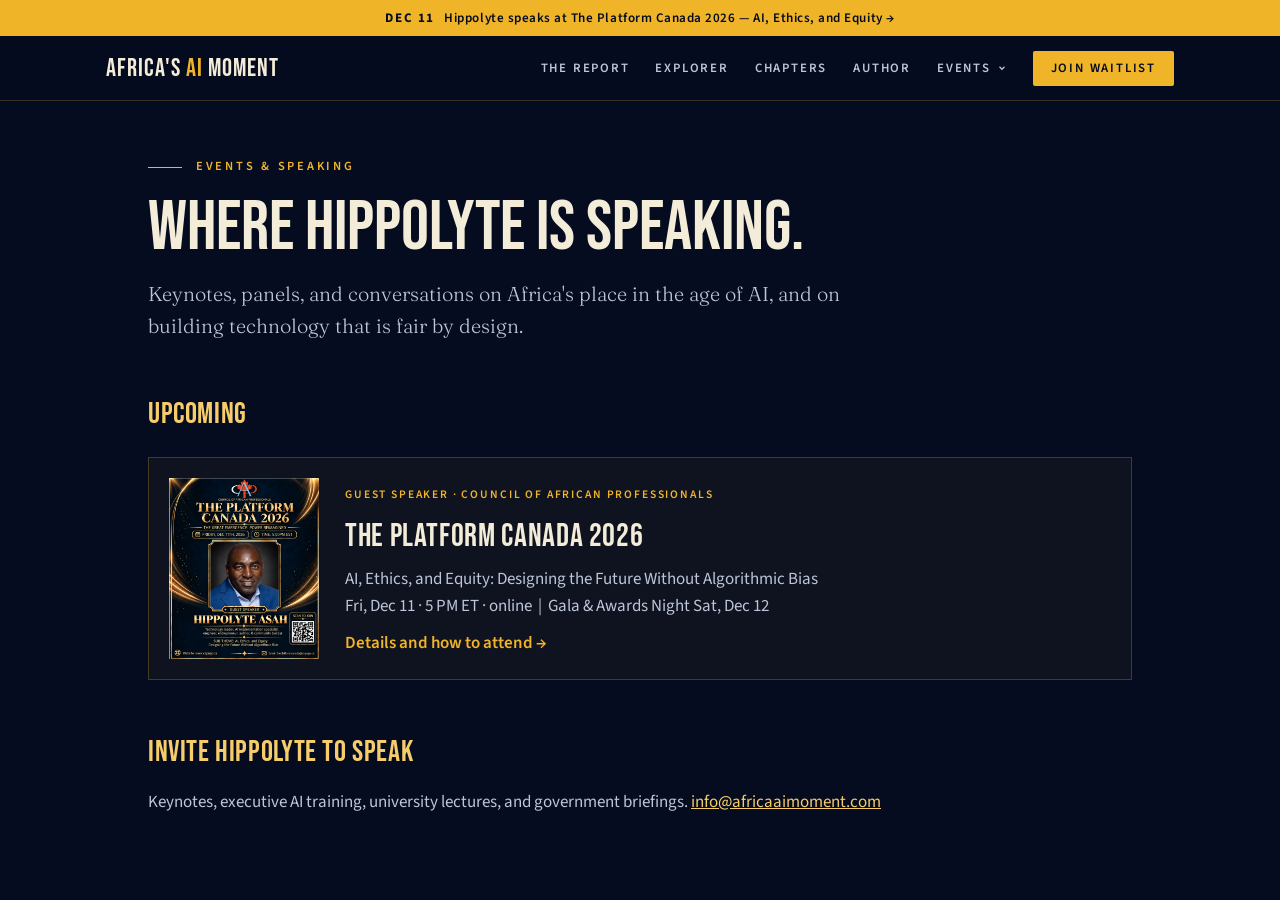
==== events/index.html @ 2e34ce06 "Add a top menu with an Events dropdown, and a page for The Platform Canada 2026 talk The site had no" ====
<!DOCTYPE html>
<html lang="en">
<head>
<meta charset="utf-8">
<meta name="viewport" content="width=device-width, initial-scale=1">
<title>Events &amp; Speaking — Africa's AI Moment</title>
<meta name="description" content="Where Hippolyte Asah, author of Africa's AI Moment, is speaking: conferences, panels, and how to attend.">
<meta property="og:title" content="Hippolyte Asah — Events &amp; Speaking">
<meta property="og:image" content="https://africaaimoment.com/assets/events/the-platform-canada-2026.jpg">
<meta property="og:url" content="https://africaaimoment.com/events">
<link rel="icon" href="/favicon.ico" sizes="32x32 48x48">
<link rel="icon" type="image/png" sizes="32x32" href="/assets/favicon-32.png">
<link rel="apple-touch-icon" sizes="180x180" href="/assets/apple-touch-icon.png">
<meta name="theme-color" content="#050c1f">
<link rel="preconnect" href="https://fonts.googleapis.com">
<link rel="preconnect" href="https://fonts.gstatic.com" crossorigin>
<link href="https://fonts.googleapis.com/css2?family=Bebas+Neue&family=Fraunces:ital,opsz,wght@0,9..144,300;1,9..144,300&family=Source+Sans+3:wght@400;600&display=swap" rel="stylesheet">
<link rel="stylesheet" href="/assets/nav.css">
<style>
  :root{--navy:#050c1f;--navy-2:#0a1631;--gold:#f0b429;--gold-2:#f6cd6a;--ink:#f3ecd9;--muted:#bcc5da;--faint:#8a96b3;--line:rgba(240,180,41,.25)}
  *{box-sizing:border-box;margin:0;padding:0}
  body{font-family:'Source Sans 3','Helvetica Neue',Arial,sans-serif;background:var(--navy);color:var(--ink);font-size:17px;line-height:1.6}
  img{max-width:100%;height:auto;display:block}
  .wrap{max-width:1080px;margin:0 auto;padding:56px clamp(20px,5vw,48px) 80px}
  a{color:var(--gold-2)}
  .eyebrow{font-size:.78rem;letter-spacing:.22em;text-transform:uppercase;color:var(--gold);font-weight:600;display:flex;gap:14px;align-items:center}
  .eyebrow::before{content:"";width:34px;height:1px;background:var(--gold)}
  h1{font-family:'Bebas Neue',Impact,sans-serif;font-weight:400;font-size:clamp(2.6rem,6vw,4.4rem);line-height:.95;margin:18px 0 16px}
  .lead{font-family:'Fraunces',Georgia,serif;font-weight:300;font-size:1.25rem;color:var(--muted);max-width:740px;margin-bottom:40px}
  h2{font-family:'Bebas Neue',Impact,sans-serif;font-weight:400;font-size:1.9rem;letter-spacing:.02em;margin:48px 0 12px;color:var(--gold-2)}
  p{color:var(--muted);max-width:760px}
  .btn{display:inline-flex;align-items:center;justify-content:center;padding:13px 22px;font-weight:600;letter-spacing:.06em;text-transform:uppercase;font-size:.82rem;text-decoration:none;border:1.5px solid var(--gold);border-radius:2px;background:var(--gold);color:var(--navy);transition:background .2s,transform .2s}
  .btn:hover{background:var(--gold-2);transform:translateY(-2px)}
  .btn.ghost{background:transparent;color:var(--gold)}
  .btn.ghost:hover{background:rgba(240,180,41,.1)}

  .ev{display:grid;grid-template-columns:150px 1fr;gap:26px;align-items:center;padding:20px;border:1px solid var(--line);background:rgba(240,180,41,.04);text-decoration:none;color:var(--ink);margin-top:18px;transition:background .2s}
  .ev:hover{background:rgba(240,180,41,.1)}
  .ev small{color:var(--gold);font-weight:600;letter-spacing:.16em;text-transform:uppercase;font-size:.72rem}
  .ev b{display:block;font-family:'Bebas Neue',Impact,sans-serif;font-weight:400;font-size:2rem;letter-spacing:.02em;margin:4px 0}
  .ev span{display:block;color:var(--muted)}
  .ev i{display:block;font-style:normal;color:var(--gold);font-weight:600;margin-top:10px}
  @media(max-width:600px){.ev{grid-template-columns:1fr}.ev img{max-width:220px}}
</style>
</head>
<body>
<a class="announce" href="/events/the-platform-canada-2026"><b>Dec 11</b> Hippolyte speaks at The Platform Canada 2026 — AI, Ethics, and Equity →</a>
<header class="topnav">
  <div class="in">
    <a class="brand" href="/">Africa's <span>AI</span> Moment</a>
    <button class="burger" type="button" aria-label="Menu" aria-expanded="false"><svg width="24" height="24" viewBox="0 0 24 24" fill="none" stroke="currentColor" stroke-width="2" stroke-linecap="round"><path d="M3 6h18M3 12h18M3 18h18"/></svg></button>
    <ul class="links">
      <li><a href="/#report">The Report</a></li>
      <li><a href="/#readiness">Explorer</a></li>
      <li><a href="/#chapters">Chapters</a></li>
      <li><a href="/#author">Author</a></li>
      <li class="dd">
        <button type="button" aria-haspopup="true" aria-expanded="false">Events <svg class="caret" viewBox="0 0 24 24" fill="none" stroke="currentColor" stroke-width="3"><path d="m6 9 6 6 6-6"/></svg></button>
        <div class="menu"><ul>
          <li><a href="/events/the-platform-canada-2026"><span class="t">The Platform Canada 2026</span><span class="s">Guest speaker · Fri, Dec 11 · 5 PM ET</span></a></li>
          <li><a class="all" href="/events">All events</a></li>
        </ul></div>
      </li>
      <li><a class="cta" href="/#signup">Join Waitlist</a></li>
    </ul>
  </div>
</header>
<main class="wrap">
  <div class="eyebrow">Events &amp; speaking</div>
  <h1>Where Hippolyte is speaking.</h1>
  <p class="lead">Keynotes, panels, and conversations on Africa's place in the age of AI, and on building technology that is fair by design.</p>

  <h2>Upcoming</h2>
  <a class="ev" href="/events/the-platform-canada-2026">
    <img src="/assets/events/the-platform-canada-2026.jpg" alt="" width="1157" height="1400">
    <div>
      <small>Guest speaker · Council of African Professionals</small>
      <b>The Platform Canada 2026</b>
      <span>AI, Ethics, and Equity: Designing the Future Without Algorithmic Bias</span>
      <span>Fri, Dec 11 · 5 PM ET · online &nbsp;|&nbsp; Gala &amp; Awards Night Sat, Dec 12</span>
      <i>Details and how to attend →</i>
    </div>
  </a>

  <h2>Invite Hippolyte to speak</h2>
  <p>Keynotes, executive AI training, university lectures, and government briefings. <a href="mailto:info@africaaimoment.com?subject=Speaking%20inquiry">info@africaaimoment.com</a></p>
</main>
<script src="/assets/nav.js"></script>
</body>
</html>
---- assets/nav.css ----
/* Top bar shared by every page: the announcement strip, the menu, and the Events dropdown. */
html{scroll-padding-top:76px}
.announce{display:block;background:var(--gold,#f0b429);color:#050c1f;text-align:center;font:600 .82rem/1.4 'Source Sans 3','Helvetica Neue',Arial,sans-serif;letter-spacing:.04em;padding:9px 16px;text-decoration:none}
.announce b{text-transform:uppercase;letter-spacing:.12em;margin-right:6px}
.announce:hover{background:#f6cd6a}
.topnav{position:sticky;top:0;z-index:60;background:rgba(5,12,31,.9);backdrop-filter:blur(10px);-webkit-backdrop-filter:blur(10px);border-bottom:1px solid rgba(240,180,41,.22);font-family:'Source Sans 3','Helvetica Neue',Arial,sans-serif}
.topnav .in{max-width:1180px;margin:0 auto;padding:0 clamp(20px,5vw,56px);height:64px;display:flex;align-items:center;justify-content:space-between;gap:20px}
.topnav .brand{font-family:'Bebas Neue',Impact,sans-serif;font-size:1.55rem;letter-spacing:.04em;color:#f3ecd9;text-decoration:none;white-space:nowrap}
.topnav .brand span{color:#f0b429}
.topnav .links{display:flex;align-items:center;gap:26px;list-style:none;margin:0;padding:0}
.topnav .links>li>a,.topnav .links>li>button{color:#bcc5da;text-decoration:none;font-family:inherit;font-weight:600;font-size:.8rem;line-height:1;letter-spacing:.14em;text-transform:uppercase;background:none;border:0;cursor:pointer;display:flex;align-items:center;gap:6px;padding:8px 0}
.topnav .links>li>a:hover,.topnav .links>li>button:hover,.topnav .links>li>a[aria-current]{color:#f0b429}
.topnav .links .cta{background:#f0b429;color:#050c1f!important;padding:11px 18px!important;border-radius:2px}
.topnav .links .cta:hover{background:#f6cd6a}
.topnav .dd{position:relative}
.topnav .dd .caret{width:10px;height:10px;transition:transform .2s}
.topnav .menu{position:absolute;top:100%;left:50%;transform:translateX(-50%);padding-top:12px;min-width:300px;visibility:hidden;opacity:0;transition:opacity .15s}
.topnav .dd:hover .menu,.topnav .dd:focus-within .menu,.topnav .dd.open .menu{visibility:visible;opacity:1}
.topnav .dd:hover .caret,.topnav .dd.open .caret{transform:rotate(180deg)}
.topnav .menu ul{list-style:none;margin:0;padding:8px;background:#0a1631;border:1px solid rgba(240,180,41,.35);box-shadow:0 30px 60px -20px rgba(0,0,0,.8)}
.topnav .menu a{display:block;padding:10px 12px;text-decoration:none;color:#f3ecd9}
.topnav .menu a:hover{background:rgba(240,180,41,.1)}
.topnav .menu .t{display:block;font-weight:600;font-size:.98rem}
.topnav .menu .s{display:block;font-size:.8rem;color:#8a96b3;margin-top:2px}
.topnav .menu .all{color:#f0b429;font-size:.8rem;letter-spacing:.14em;text-transform:uppercase;font-weight:600;border-top:1px solid rgba(255,255,255,.07);margin-top:4px}
.topnav .burger{display:none;background:none;border:0;color:#f3ecd9;cursor:pointer;padding:8px;margin-right:-8px}
@media(max-width:900px){
  .topnav .burger{display:block}
  .topnav .links{display:none;position:absolute;top:64px;left:0;right:0;flex-direction:column;align-items:stretch;gap:0;background:#050c1f;border-bottom:1px solid rgba(240,180,41,.3);padding:6px clamp(20px,5vw,56px) 16px}
  .topnav.open .links{display:flex}
  .topnav .links>li>a,.topnav .links>li>button{padding:15px 0;border-bottom:1px solid rgba(255,255,255,.07);width:100%;font-size:.85rem}
  .topnav .menu{position:static;transform:none;visibility:visible;opacity:1;padding:0;min-width:0;display:none}
  .topnav .dd.open .menu{display:block}
  .topnav .menu ul{background:none;border:0;box-shadow:none;padding:4px 0 8px 12px}
  .topnav .links .cta{margin-top:14px;justify-content:center;border-bottom:0!important}
}
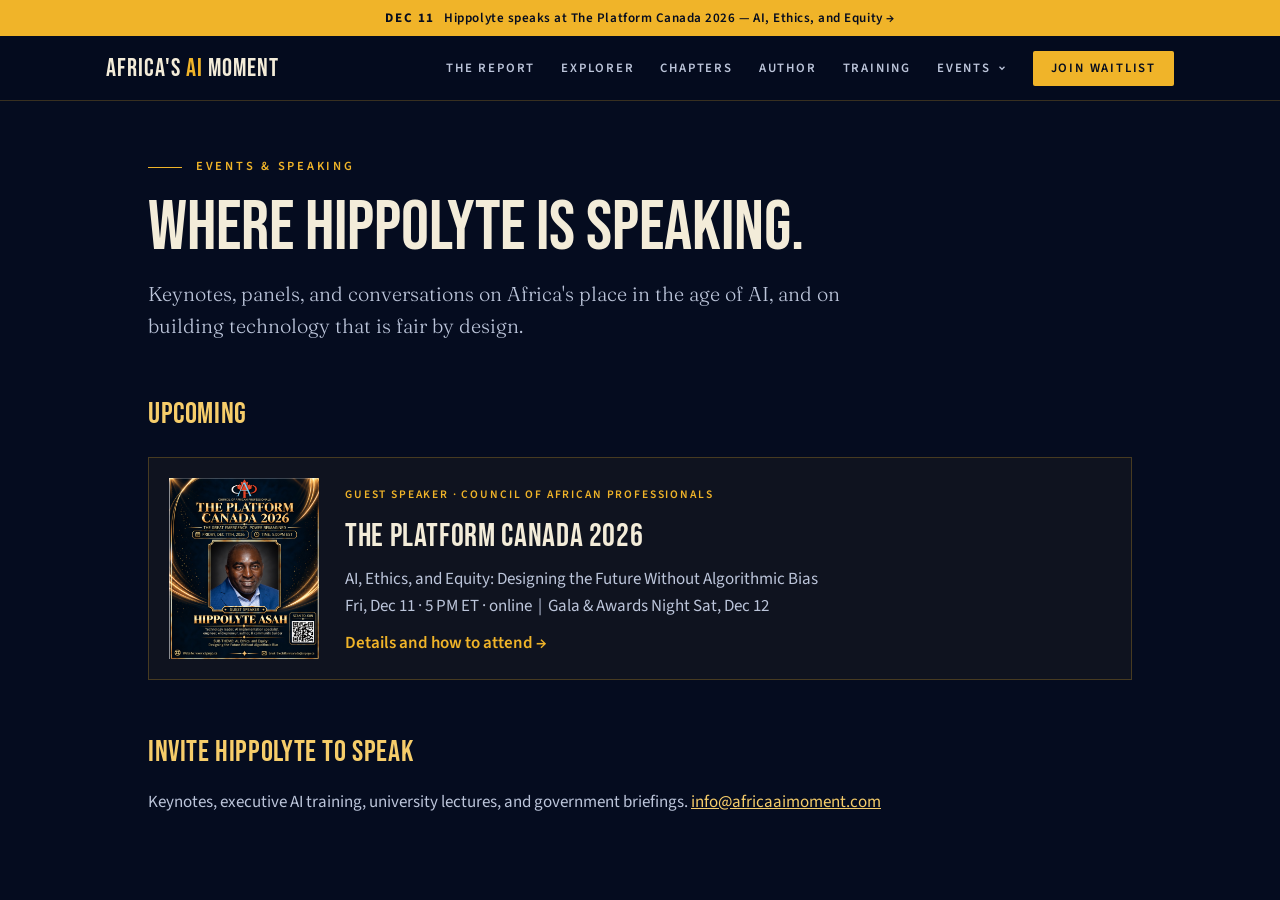
==== commit 2fa14c5e: "Add an AI training page with personal and corporate options and a request form Visitors can now ask " ====
--- a/events/index.html
+++ b/events/index.html
@@ -54,6 +54,7 @@
       <li><a href="/#readiness">Explorer</a></li>
       <li><a href="/#chapters">Chapters</a></li>
       <li><a href="/#author">Author</a></li>
+      <li><a href="/training">Training</a></li>
       <li class="dd">
         <button type="button" aria-haspopup="true" aria-expanded="false">Events <svg class="caret" viewBox="0 0 24 24" fill="none" stroke="currentColor" stroke-width="3"><path d="m6 9 6 6 6-6"/></svg></button>
         <div class="menu"><ul>
--- a/assets/nav.css
+++ b/assets/nav.css
@@ -8,7 +8,7 @@
 .topnav .brand{font-family:'Bebas Neue',Impact,sans-serif;font-size:1.55rem;letter-spacing:.04em;color:#f3ecd9;text-decoration:none;white-space:nowrap}
 .topnav .brand span{color:#f0b429}
 .topnav .links{display:flex;align-items:center;gap:26px;list-style:none;margin:0;padding:0}
-.topnav .links>li>a,.topnav .links>li>button{color:#bcc5da;text-decoration:none;font-family:inherit;font-weight:600;font-size:.8rem;line-height:1;letter-spacing:.14em;text-transform:uppercase;background:none;border:0;cursor:pointer;display:flex;align-items:center;gap:6px;padding:8px 0}
+.topnav .links>li>a,.topnav .links>li>button{color:#bcc5da;text-decoration:none;font-family:inherit;font-weight:600;font-size:.8rem;line-height:1;letter-spacing:.14em;text-transform:uppercase;background:none;border:0;cursor:pointer;display:flex;align-items:center;gap:6px;padding:8px 0;white-space:nowrap}
 .topnav .links>li>a:hover,.topnav .links>li>button:hover,.topnav .links>li>a[aria-current]{color:#f0b429}
 .topnav .links .cta{background:#f0b429;color:#050c1f!important;padding:11px 18px!important;border-radius:2px}
 .topnav .links .cta:hover{background:#f6cd6a}
@@ -23,8 +23,10 @@
 .topnav .menu .t{display:block;font-weight:600;font-size:.98rem}
 .topnav .menu .s{display:block;font-size:.8rem;color:#8a96b3;margin-top:2px}
 .topnav .menu .all{color:#f0b429;font-size:.8rem;letter-spacing:.14em;text-transform:uppercase;font-weight:600;border-top:1px solid rgba(255,255,255,.07);margin-top:4px}
+.topnav .links .cta{white-space:nowrap}
+@media(max-width:1120px){.topnav .links{gap:18px}}
 .topnav .burger{display:none;background:none;border:0;color:#f3ecd9;cursor:pointer;padding:8px;margin-right:-8px}
-@media(max-width:900px){
+@media(max-width:980px){
   .topnav .burger{display:block}
   .topnav .links{display:none;position:absolute;top:64px;left:0;right:0;flex-direction:column;align-items:stretch;gap:0;background:#050c1f;border-bottom:1px solid rgba(240,180,41,.3);padding:6px clamp(20px,5vw,56px) 16px}
   .topnav.open .links{display:flex}
